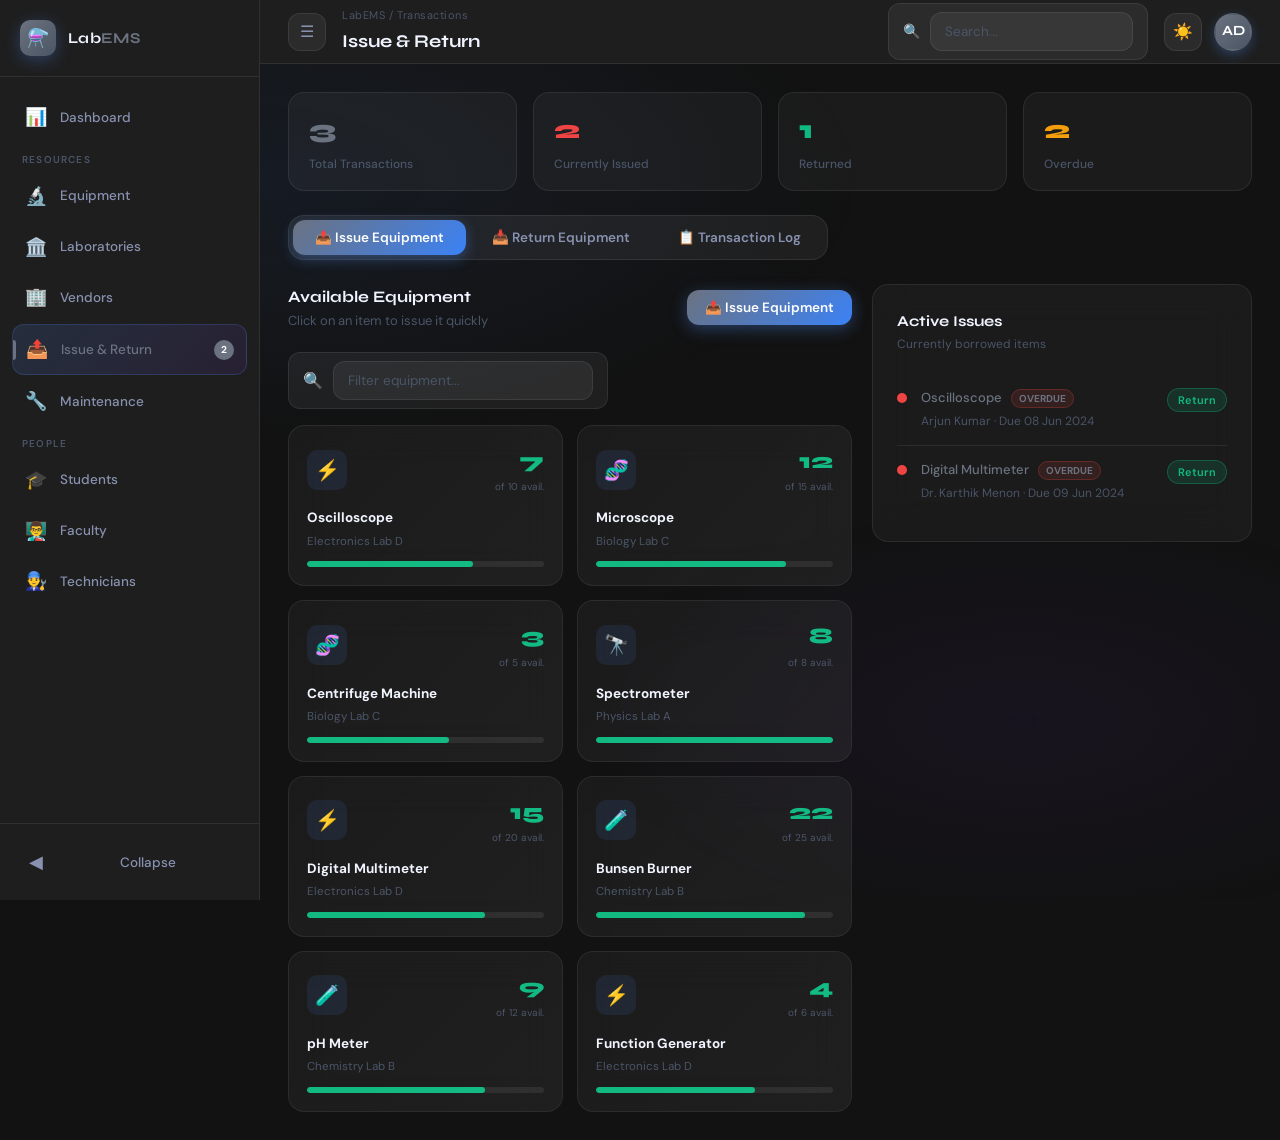
==== issue.html @ 06cea09b "Add files via upload" ====
<!DOCTYPE html>
<html lang="en">
<head>
  <meta charset="UTF-8">
  <meta name="viewport" content="width=device-width, initial-scale=1.0">
  <title>Issue & Return — Labify</title>
  <link rel="stylesheet" href="style.css">
  <link rel="icon" href="data:image/svg+xml,<svg xmlns='http://www.w3.org/2000/svg' viewBox='0 0 100 100'><text y='.9em' font-size='90'>⚗️</text></svg>">
  <style>
    .issue-tabs {
      display: flex;
      gap: 4px;
      background: var(--bg-input);
      border: 1px solid var(--border);
      border-radius: var(--radius-lg);
      padding: 4px;
      width: fit-content;
      margin-bottom: 24px;
    }
    .issue-tab {
      padding: 9px 22px;
      border-radius: var(--radius-md);
      font-size: 13.5px;
      font-weight: 600;
      cursor: pointer;
      transition: var(--transition);
      border: none;
      background: transparent;
      color: var(--text-secondary);
      font-family: var(--font-body);
      white-space: nowrap;
    }
    .issue-tab.active {
      background: linear-gradient(135deg, var(--accent-primary), #3b82f6);
      color: #fff;
      box-shadow: 0 4px 14px rgba(79,142,247,0.35);
    }
    .return-row {
      background: rgba(16,185,129,0.04);
      border-left: 3px solid transparent;
      transition: var(--transition);
    }
    .return-row:hover {
      border-left-color: var(--accent-success);
      background: rgba(16,185,129,0.08);
    }
    .overdue-row {
      background: rgba(239,68,68,0.04);
    }
    .overdue-row:hover {
      background: rgba(239,68,68,0.08);
    }
    .overdue-badge {
      background: rgba(239,68,68,0.12);
      color: #ef4444;
      border: 1px solid rgba(239,68,68,0.25);
      font-size: 10px;
      font-weight: 700;
      padding: 2px 7px;
      border-radius: 20px;
      margin-left: 6px;
    }
    .step-indicator {
      display: flex;
      align-items: center;
      gap: 0;
      margin-bottom: 28px;
    }
    .step {
      display: flex;
      align-items: center;
      gap: 8px;
      flex: 1;
    }
    .step-num {
      width: 32px; height: 32px;
      border-radius: 50%;
      display: flex; align-items: center; justify-content: center;
      font-weight: 700; font-size: 13px;
      background: var(--bg-input);
      border: 2px solid var(--border);
      color: var(--text-muted);
      flex-shrink: 0;
      transition: var(--transition);
    }
    .step.active .step-num {
      background: var(--accent-primary);
      border-color: var(--accent-primary);
      color: #fff;
      box-shadow: 0 4px 12px rgba(79,142,247,0.4);
    }
    .step.done .step-num {
      background: var(--accent-success);
      border-color: var(--accent-success);
      color: #fff;
    }
    .step-label {
      font-size: 12px; font-weight: 600;
      color: var(--text-muted);
      transition: color 0.3s;
    }
    .step.active .step-label { color: var(--accent-primary); }
    .step.done  .step-label { color: var(--accent-success); }
    .step-line {
      flex: 1; height: 2px;
      background: var(--border);
      margin: 0 8px;
      border-radius: 2px;
      transition: background 0.3s;
    }
    .step-line.done { background: var(--accent-success); }
    .borrower-type-toggle {
      display: flex;
      gap: 8px;
      margin-bottom: 16px;
    }
    .type-btn {
      flex: 1;
      padding: 10px;
      border-radius: var(--radius-md);
      border: 1px solid var(--border);
      background: var(--bg-input);
      color: var(--text-secondary);
      cursor: pointer;
      font-family: var(--font-body);
      font-size: 13px;
      font-weight: 600;
      transition: var(--transition);
      display: flex; align-items: center; justify-content: center; gap: 6px;
    }
    .type-btn.selected {
      background: rgba(79,142,247,0.1);
      border-color: var(--accent-primary);
      color: var(--accent-primary);
    }
    .summary-card {
      background: linear-gradient(135deg, rgba(79,142,247,0.08), rgba(124,58,237,0.06));
      border: 1px solid rgba(79,142,247,0.2);
      border-radius: var(--radius-lg);
      padding: 20px 24px;
      margin-bottom: 20px;
    }
    .summary-row {
      display: flex;
      justify-content: space-between;
      align-items: center;
      padding: 8px 0;
      font-size: 13.5px;
      border-bottom: 1px solid rgba(255,255,255,0.05);
    }
    .summary-row:last-child { border-bottom: none; }
    .summary-label { color: var(--text-secondary); }
    .summary-value { font-weight: 600; }
  </style>
</head>
<body>
<div class="sidebar-overlay"></div>
<div class="app-layout">

  <!-- SIDEBAR -->
  <aside class="sidebar" id="sidebar">
    <div class="sidebar-logo">
      <div class="logo-icon">⚗️</div>
      <div class="logo-text">Lab<span>EMS</span></div>
    </div>
    <nav class="sidebar-nav" id="sidebarNav"></nav>
    <div class="sidebar-footer">
      <button class="collapse-btn" id="collapseBtn">
        <span class="collapse-icon nav-icon">◀</span>
        <span class="nav-label">Collapse</span>
      </button>
    </div>
  </aside>

  <!-- MAIN -->
  <div class="main-content" id="mainContent">
    <header class="navbar">
      <button class="icon-btn" id="mobileMenuBtn">☰</button>
      <div class="page-title-area">
        <div class="page-breadcrumb" id="pageBreadcrumb">LabEMS</div>
        <div class="page-heading" id="pageHeading">Issue &amp; Return</div>
      </div>
      <div class="navbar-search">
        <span class="search-icon">🔍</span>
        <input type="text" id="globalSearch" placeholder="Search..." autocomplete="off">
      </div>
      <div class="navbar-actions">
        <button class="icon-btn" id="themeToggle">☀️</button>
        <div style="position:relative">
          <div class="avatar" id="avatarBtn">AD</div>
          <div class="profile-dropdown" id="profileDropdown">
            <div class="dropdown-item">👤 Admin Profile</div>
            <div class="dropdown-divider"></div>
            <div class="dropdown-item">🚪 Sign Out</div>
          </div>
        </div>
      </div>
    </header>

    <main class="page-content">

      <!-- MINI STATS -->
      <div class="mini-stats" id="miniStats"></div>

      <!-- TABS -->
      <div class="issue-tabs">
        <button class="issue-tab active" id="tab-issue"  onclick="switchTab('issue')">📤 Issue Equipment</button>
        <button class="issue-tab"        id="tab-return" onclick="switchTab('return')">📥 Return Equipment</button>
        <button class="issue-tab"        id="tab-log"    onclick="switchTab('log')">📋 Transaction Log</button>
      </div>

      <!-- TAB PANELS -->
      <div id="panel-issue"></div>
      <div id="panel-return" style="display:none"></div>
      <div id="panel-log"    style="display:none"></div>

    </main>
  </div>
</div>

<!-- ISSUE MODAL (wizard) -->
<div class="modal-overlay" id="issueModal">
  <div class="modal" style="max-width:580px">
    <div class="modal-header">
      <div class="modal-title">Issue Equipment</div>
      <button class="modal-close" onclick="closeModal('issueModal')">✕</button>
    </div>
    <div class="modal-body">
      <!-- Step indicator -->
      <div class="step-indicator">
        <div class="step active" id="step1">
          <div class="step-num">1</div>
          <div class="step-label">Select Equipment</div>
        </div>
        <div class="step-line" id="line12"></div>
        <div class="step" id="step2">
          <div class="step-num">2</div>
          <div class="step-label">Borrower Info</div>
        </div>
        <div class="step-line" id="line23"></div>
        <div class="step" id="step3">
          <div class="step-num">3</div>
          <div class="step-label">Confirm</div>
        </div>
      </div>

      <!-- Step 1: Equipment -->
      <div id="wizStep1">
        <div class="form-group">
          <label>Select Equipment *</label>
          <select id="fEquipment" onchange="onEquipmentChange()">
            <option value="">— Choose equipment —</option>
          </select>
          <div class="form-error" id="fEqErr">Please select equipment</div>
        </div>
        <div id="eqInfo" style="display:none;margin-top:14px">
          <div style="
            background:var(--bg-input);border-radius:var(--radius-md);
            padding:14px 16px;display:grid;grid-template-columns:1fr 1fr;gap:10px
          ">
            <div><div style="font-size:11px;color:var(--text-muted)">Category</div><div id="infoCategory" style="font-weight:600;font-size:13.5px"></div></div>
            <div><div style="font-size:11px;color:var(--text-muted)">Available</div><div id="infoAvail" style="font-weight:700;font-size:18px;color:var(--accent-success)"></div></div>
            <div><div style="font-size:11px;color:var(--text-muted)">Lab</div><div id="infoLab" style="font-weight:600;font-size:13.5px"></div></div>
            <div><div style="font-size:11px;color:var(--text-muted)">Condition</div><div id="infoCond" style="font-weight:600;font-size:13.5px"></div></div>
          </div>
        </div>
        <div class="form-group" style="margin-top:16px">
          <label>Quantity to Issue *</label>
          <input type="number" id="fQty" min="1" value="1" placeholder="Enter quantity">
          <div class="form-error" id="fQtyErr">Invalid quantity</div>
        </div>
      </div>

      <!-- Step 2: Borrower -->
      <div id="wizStep2" style="display:none">
        <div class="form-group">
          <label>Borrower Type *</label>
          <div class="borrower-type-toggle">
            <button class="type-btn selected" id="typeStudent" onclick="setBorrowerType('student')">🎓 Student</button>
            <button class="type-btn"          id="typeFaculty" onclick="setBorrowerType('faculty')">👨‍🏫 Faculty</button>
          </div>
        </div>
        <div class="form-group">
          <label id="borrowerLabel">Select Student *</label>
          <select id="fBorrower">
            <option value="">— Choose borrower —</option>
          </select>
          <div class="form-error" id="fBorrErr">Please select a borrower</div>
        </div>
        <div class="form-row">
          <div class="form-group">
            <label>Issue Date *</label>
            <input type="date" id="fIssueDate">
          </div>
          <div class="form-group">
            <label>Due Date *</label>
            <input type="date" id="fDueDate">
            <div class="form-error" id="fDueDateErr">Due date required</div>
          </div>
        </div>
        <div class="form-group">
          <label>Issued By (Authorizing Faculty)</label>
          <input type="text" id="fIssuedBy" placeholder="e.g. Dr. Ramesh Iyer">
        </div>
        <div class="form-group">
          <label>Notes / Purpose</label>
          <textarea id="fNotes" placeholder="Purpose of borrowing, experiment details..." rows="3"></textarea>
        </div>
      </div>

      <!-- Step 3: Confirm -->
      <div id="wizStep3" style="display:none">
        <div class="summary-card" id="issueSummary"></div>
        <div style="
          background:rgba(245,158,11,0.08);
          border:1px solid rgba(245,158,11,0.25);
          border-radius:var(--radius-md);
          padding:12px 16px;
          font-size:13px;color:var(--accent-warning);
          display:flex;gap:8px;align-items:flex-start
        ">
          <span>⚠️</span>
          <span>Confirm all details before issuing. The equipment quantity will be reduced immediately.</span>
        </div>
      </div>
    </div>

    <div class="modal-footer">
      <button class="btn btn-secondary" id="wizPrevBtn" onclick="wizPrev()" style="display:none">← Previous</button>
      <div style="flex:1"></div>
      <button class="btn btn-secondary" onclick="closeModal('issueModal')">Cancel</button>
      <button class="btn btn-primary"   id="wizNextBtn" onclick="wizNext()">Next →</button>
    </div>
  </div>
</div>

<!-- RETURN CONFIRM MODAL -->
<div class="modal-overlay" id="returnModal">
  <div class="modal" style="max-width:460px">
    <div class="modal-header">
      <div class="modal-title">Return Equipment</div>
      <button class="modal-close" onclick="closeModal('returnModal')">✕</button>
    </div>
    <div class="modal-body" id="returnBody"></div>
    <div class="modal-footer">
      <button class="btn btn-secondary" onclick="closeModal('returnModal')">Cancel</button>
      <button class="btn btn-success"   id="confirmReturnBtn" onclick="confirmReturn()">📥 Confirm Return</button>
    </div>
  </div>
</div>

<div class="toast-container" id="toastContainer"></div>
<div class="confirm-overlay" id="confirmOverlay">
  <div class="confirm-box">
    <div class="confirm-icon">⚠️</div>
    <div class="confirm-title" id="confirmTitle">Are you sure?</div>
    <div class="confirm-msg"   id="confirmMsg">This action cannot be undone.</div>
    <div class="confirm-actions">
      <button class="btn btn-secondary" onclick="Confirm.cancel()">Cancel</button>
      <button class="btn btn-danger"    id="confirmBtn" onclick="Confirm.confirm()">Confirm</button>
    </div>
  </div>
</div>

<script src="script.js"></script>
<script>
/* ─── STATE ─────────────────────────────────────────── */
let currentTab     = 'issue';
let wizardStep     = 1;
let borrowerType   = 'student';
let pendingReturnId = null;

/* ─── INIT ──────────────────────────────────────────── */
document.addEventListener('DOMContentLoaded', () => {
  initLayout('issue.html', 'Issue & Return', 'LabEMS / Transactions');
  renderMiniStats();
  switchTab('issue');
});

/* ─── MINI STATS ────────────────────────────────────── */
function renderMiniStats() {
  const issues   = DB.get('issues');
  const active   = issues.filter(i => i.status === 'issued').length;
  const returned = issues.filter(i => i.status === 'returned').length;
  const today    = new Date().toISOString().split('T')[0];
  const overdue  = issues.filter(i => i.status === 'issued' && i.due_date < today).length;

  document.getElementById('miniStats').innerHTML = `
    <div class="mini-stat">
      <div class="mini-stat-value text-accent">${issues.length}</div>
      <div class="mini-stat-label">Total Transactions</div>
    </div>
    <div class="mini-stat">
      <div class="mini-stat-value text-danger">${active}</div>
      <div class="mini-stat-label">Currently Issued</div>
    </div>
    <div class="mini-stat">
      <div class="mini-stat-value text-success">${returned}</div>
      <div class="mini-stat-label">Returned</div>
    </div>
    <div class="mini-stat">
      <div class="mini-stat-value text-warning">${overdue}</div>
      <div class="mini-stat-label">Overdue</div>
    </div>
  `;
}

/* ─── TABS ──────────────────────────────────────────── */
function switchTab(tab) {
  currentTab = tab;
  ['issue','return','log'].forEach(t => {
    document.getElementById(`tab-${t}`).classList.toggle('active', t === tab);
    document.getElementById(`panel-${t}`).style.display = (t === tab) ? 'block' : 'none';
  });
  if (tab === 'issue')  renderIssuePanel();
  if (tab === 'return') renderReturnPanel();
  if (tab === 'log')    renderLogPanel();
}

/* ─── ISSUE PANEL ───────────────────────────────────── */
function renderIssuePanel() {
  const equipment = DB.get('equipment').filter(e => e.available > 0);

  document.getElementById('panel-issue').innerHTML = `
    <div style="display:grid;grid-template-columns:1fr 380px;gap:20px;align-items:start">

      <!-- Left: equipment grid -->
      <div>
        <div class="section-header">
          <div>
            <div class="section-title">Available Equipment</div>
            <div class="section-sub">Click on an item to issue it quickly</div>
          </div>
          <button class="btn btn-primary" onclick="openIssueWizard()">📤 Issue Equipment</button>
        </div>
        <div class="search-box" style="max-width:320px;margin-bottom:16px">
          <span>🔍</span>
          <input type="text" id="eqSearch" placeholder="Filter equipment..." oninput="filterEquipmentGrid()">
        </div>
        <div id="equipmentGrid" style="
          display:grid;
          grid-template-columns:repeat(auto-fill,minmax(200px,1fr));
          gap:14px
        "></div>
      </div>

      <!-- Right: recent issues sidebar -->
      <div>
        <div class="chart-card">
          <div class="chart-header">
            <div>
              <div class="chart-title">Active Issues</div>
              <div class="chart-subtitle">Currently borrowed items</div>
            </div>
          </div>
          <div id="activeIssuesList"></div>
        </div>
      </div>
    </div>
  `;
  renderEquipmentGrid();
  renderActiveIssuesSidebar();
}

function renderEquipmentGrid(filter = '') {
  const equipment = DB.get('equipment').filter(e =>
    e.available > 0 &&
    (!filter || e.name.toLowerCase().includes(filter))
  );
  const labs = DB.get('labs');
  const getLabName = id => labs.find(l => l.id === parseInt(id))?.name || '—';
  const catIcons = { Electronics:'⚡', Biology:'🧬', Chemistry:'🧪', Physics:'🔭', Mechanical:'⚙️', General:'📦' };

  const container = document.getElementById('equipmentGrid');
  if (!equipment.length) {
    container.innerHTML = `<div style="grid-column:1/-1"><div class="empty-state"><div class="empty-icon">📦</div><div class="empty-title">No available equipment</div><div class="empty-desc">All items are currently issued or under maintenance.</div></div></div>`;
    return;
  }

  container.innerHTML = equipment.map(eq => `
    <div class="stat-card" onclick="openIssueWizard(${eq.id})" style="cursor:pointer;padding:18px">
      <div style="display:flex;align-items:center;justify-content:space-between;margin-bottom:12px">
        <div style="
          width:40px;height:40px;border-radius:10px;
          background:rgba(79,142,247,0.1);
          display:flex;align-items:center;justify-content:center;font-size:20px
        ">${catIcons[eq.category]||'📦'}</div>
        <div style="text-align:right">
          <div style="font-family:var(--font-display);font-size:22px;font-weight:800;color:var(--accent-success)">${eq.available}</div>
          <div style="font-size:10px;color:var(--text-muted)">of ${eq.quantity} avail.</div>
        </div>
      </div>
      <div style="font-weight:700;font-size:13.5px;margin-bottom:4px">${eq.name}</div>
      <div style="font-size:11.5px;color:var(--text-muted);margin-bottom:10px">${getLabName(eq.lab_id)}</div>
      <div class="progress-bar-wrap">
        <div class="progress-bar" style="width:${(eq.available/eq.quantity*100).toFixed(0)}%;background:var(--accent-success)"></div>
      </div>
    </div>
  `).join('');
}

function filterEquipmentGrid() {
  const q = document.getElementById('eqSearch')?.value.toLowerCase() || '';
  renderEquipmentGrid(q);
}

function renderActiveIssuesSidebar() {
  const issues = DB.get('issues').filter(i => i.status === 'issued').slice(0, 8);
  const today  = new Date().toISOString().split('T')[0];
  const container = document.getElementById('activeIssuesList');

  if (!issues.length) {
    container.innerHTML = `<div style="text-align:center;padding:24px;color:var(--text-muted);font-size:13px">No active issues</div>`;
    return;
  }

  container.innerHTML = `<ul class="activity-list">` +
    issues.map(i => {
      const isOverdue = i.due_date < today;
      return `
        <li class="activity-item">
          <div class="activity-dot" style="background:${isOverdue ? '#ef4444' : '#4f8ef7'}"></div>
          <div class="activity-content">
            <div class="activity-text" style="font-size:13px">
              <span>${i.equipment_name}</span>
              ${isOverdue ? '<span class="overdue-badge">OVERDUE</span>' : ''}
            </div>
            <div class="activity-time">${i.borrower_name} · Due ${Utils.formatDate(i.due_date)}</div>
          </div>
          <button class="btn btn-success btn-sm" onclick="openReturnModal(${i.id})" style="font-size:11px;padding:4px 10px">Return</button>
        </li>`;
    }).join('') + `</ul>`;
}

/* ─── ISSUE WIZARD ──────────────────────────────────── */
function openIssueWizard(preselectedEqId = null) {
  wizardStep = 1;
  borrowerType = 'student';

  // Populate equipment dropdown
  const equipment = DB.get('equipment');
  const eqSel = document.getElementById('fEquipment');
  eqSel.innerHTML = '<option value="">— Choose equipment —</option>' +
    equipment
      .filter(e => e.available > 0)
      .map(e => `<option value="${e.id}" ${e.id === preselectedEqId ? 'selected' : ''}>${e.name} (${e.available} avail.)</option>`)
      .join('');

  if (preselectedEqId) {
    eqSel.value = preselectedEqId;
    onEquipmentChange();
  }

  // Set today & 7 days later
  const today = new Date().toISOString().split('T')[0];
  const next7 = new Date(Date.now() + 7 * 864e5).toISOString().split('T')[0];
  document.getElementById('fIssueDate').value = today;
  document.getElementById('fDueDate').value   = next7;
  document.getElementById('fQty').value       = 1;
  document.getElementById('fNotes').value     = '';
  document.getElementById('fIssuedBy').value  = '';

  populateBorrowerDropdown();
  updateWizardUI();
  clearErrors();
  openModal('issueModal');
}

function onEquipmentChange() {
  const id = parseInt(document.getElementById('fEquipment').value);
  const eq = DB.get('equipment').find(e => e.id === id);
  const info = document.getElementById('eqInfo');
  if (!eq) { info.style.display = 'none'; return; }

  const labs = DB.get('labs');
  document.getElementById('infoCategory').textContent = eq.category || '—';
  document.getElementById('infoAvail').textContent    = `${eq.available} / ${eq.quantity}`;
  document.getElementById('infoLab').textContent      = labs.find(l => l.id === eq.lab_id)?.name || '—';
  document.getElementById('infoCond').textContent     = eq.condition || '—';
  document.getElementById('fQty').max = eq.available;
  info.style.display = 'block';
}

function setBorrowerType(type) {
  borrowerType = type;
  document.getElementById('typeStudent').classList.toggle('selected', type === 'student');
  document.getElementById('typeFaculty').classList.toggle('selected', type === 'faculty');
  document.getElementById('borrowerLabel').textContent = type === 'student' ? 'Select Student *' : 'Select Faculty *';
  populateBorrowerDropdown();
}

function populateBorrowerDropdown() {
  const list = borrowerType === 'student' ? DB.get('students') : DB.get('faculty');
  const sel  = document.getElementById('fBorrower');
  sel.innerHTML = `<option value="">— Choose ${borrowerType} —</option>` +
    list.filter(p => p.status === 'active')
        .map(p => `<option value="${p.id}">${p.name} (${borrowerType === 'student' ? p.roll : p.employee_id})</option>`)
        .join('');
}

function wizPrev() {
  if (wizardStep > 1) { wizardStep--; updateWizardUI(); }
}

function wizNext() {
  if (wizardStep === 1) {
    if (!validateStep1()) return;
    wizardStep = 2; updateWizardUI();
  } else if (wizardStep === 2) {
    if (!validateStep2()) return;
    buildSummary();
    wizardStep = 3; updateWizardUI();
  } else if (wizardStep === 3) {
    finalIssue();
  }
}

function validateStep1() {
  const eqId = document.getElementById('fEquipment').value;
  const qty  = parseInt(document.getElementById('fQty').value);
  const eq   = DB.get('equipment').find(e => e.id === parseInt(eqId));
  let ok     = true;

  if (!eqId) { showErr('fEqErr', null); ok = false; } else hideErr('fEqErr', null);
  if (!eq || qty < 1 || qty > eq.available) { showErr('fQtyErr', 'fQty'); ok = false; } else hideErr('fQtyErr', 'fQty');
  return ok;
}

function validateStep2() {
  const borrower  = document.getElementById('fBorrower').value;
  const dueDate   = document.getElementById('fDueDate').value;
  const issueDate = document.getElementById('fIssueDate').value;
  let ok = true;

  if (!borrower) { showErr('fBorrErr', 'fBorrower'); ok = false; } else hideErr('fBorrErr', 'fBorrower');
  if (!dueDate || dueDate < issueDate) { showErr('fDueDateErr', 'fDueDate'); ok = false; } else hideErr('fDueDateErr', 'fDueDate');
  return ok;
}

function buildSummary() {
  const eqId     = parseInt(document.getElementById('fEquipment').value);
  const eq       = DB.get('equipment').find(e => e.id === eqId);
  const bId      = parseInt(document.getElementById('fBorrower').value);
  const list     = borrowerType === 'student' ? DB.get('students') : DB.get('faculty');
  const borrower = list.find(p => p.id === bId);
  const qty      = document.getElementById('fQty').value;
  const issued   = document.getElementById('fIssueDate').value;
  const due      = document.getElementById('fDueDate').value;

  document.getElementById('issueSummary').innerHTML = `
    <div style="font-weight:700;font-size:15px;margin-bottom:14px">📋 Issue Summary</div>
    ${summaryRow('Equipment', eq?.name || '—')}
    ${summaryRow('Quantity',  qty)}
    ${summaryRow('Borrower',  borrower?.name || '—')}
    ${summaryRow('Type',      borrowerType.charAt(0).toUpperCase() + borrowerType.slice(1))}
    ${summaryRow('Issue Date',Utils.formatDate(issued))}
    ${summaryRow('Due Date',  Utils.formatDate(due))}
    ${summaryRow('Issued By', document.getElementById('fIssuedBy').value || 'Admin')}
  `;
}

function summaryRow(label, value) {
  return `<div class="summary-row"><span class="summary-label">${label}</span><span class="summary-value">${value}</span></div>`;
}

function finalIssue() {
  const eqId     = parseInt(document.getElementById('fEquipment').value);
  const bId      = parseInt(document.getElementById('fBorrower').value);
  const qty      = parseInt(document.getElementById('fQty').value);
  const equipment = DB.get('equipment');
  const eqIdx    = equipment.findIndex(e => e.id === eqId);
  if (eqIdx < 0) return;

  const eq       = equipment[eqIdx];
  const list     = borrowerType === 'student' ? DB.get('students') : DB.get('faculty');
  const borrower = list.find(p => p.id === bId);

  // Reduce available
  equipment[eqIdx].available -= qty;
  if (equipment[eqIdx].available === 0) equipment[eqIdx].status = 'issued';
  DB.set('equipment', equipment);

  // Create issue record
  const issues = DB.get('issues');
  const record = {
    id:             DB.nextId('issues'),
    equipment_id:   eqId,
    equipment_name: eq.name,
    borrower_id:    bId,
    borrower_name:  borrower?.name || '—',
    borrower_type:  borrowerType,
    lab_id:         eq.lab_id,
    quantity:       qty,
    issued_date:    document.getElementById('fIssueDate').value,
    due_date:       document.getElementById('fDueDate').value,
    returned_date:  null,
    status:         'issued',
    issued_by:      document.getElementById('fIssuedBy').value || 'Admin',
    notes:          document.getElementById('fNotes').value,
  };
  issues.push(record);
  DB.set('issues', issues);

  closeModal('issueModal');
  Toast.show(`Equipment issued to ${borrower?.name}!`, 'success');
  renderMiniStats();
  renderIssuePanel();
}

function updateWizardUI() {
  // Steps
  [1,2,3].forEach(s => {
    const el = document.getElementById(`step${s}`);
    el.classList.toggle('active', s === wizardStep);
    el.classList.toggle('done',   s <  wizardStep);
  });
  document.getElementById('line12').classList.toggle('done', wizardStep > 1);
  document.getElementById('line23').classList.toggle('done', wizardStep > 2);

  // Panels
  document.getElementById('wizStep1').style.display = wizardStep === 1 ? 'block' : 'none';
  document.getElementById('wizStep2').style.display = wizardStep === 2 ? 'block' : 'none';
  document.getElementById('wizStep3').style.display = wizardStep === 3 ? 'block' : 'none';

  // Buttons
  document.getElementById('wizPrevBtn').style.display = wizardStep > 1 ? 'inline-flex' : 'none';
  const nextBtn = document.getElementById('wizNextBtn');
  nextBtn.textContent = wizardStep === 3 ? '✅ Issue Equipment' : 'Next →';
}

/* ─── RETURN PANEL ──────────────────────────────────── */
function renderReturnPanel() {
  const issues = DB.get('issues').filter(i => i.status === 'issued');
  const today  = new Date().toISOString().split('T')[0];

  document.getElementById('panel-return').innerHTML = `
    <div class="section-header">
      <div>
        <div class="section-title">Return Equipment</div>
        <div class="section-sub">${issues.length} item(s) currently issued</div>
      </div>
      <div class="search-box" style="min-width:240px">
        <span>🔍</span>
        <input type="text" id="returnSearch" placeholder="Search by equipment, borrower..." oninput="filterReturnTable()">
      </div>
    </div>

    <div class="table-card" id="returnTableWrap">
      ${renderReturnTable(issues, today)}
    </div>
  `;
}

function renderReturnTable(issues, today) {
  if (!issues.length) {
    return `<div class="empty-state">
      <div class="empty-icon">📥</div>
      <div class="empty-title">No items currently issued</div>
      <div class="empty-desc">All equipment has been returned.</div>
    </div>`;
  }
  return `
    <table>
      <thead>
        <tr>
          <th>Issue #</th><th>Equipment</th><th>Borrower</th>
          <th>Type</th><th>Qty</th><th>Issue Date</th>
          <th>Due Date</th><th>Status</th><th>Action</th>
        </tr>
      </thead>
      <tbody id="returnTbody">
        ${issues.map(i => {
          const isOverdue = i.due_date < today;
          return `
            <tr class="${isOverdue ? 'overdue-row' : 'return-row'}">
              <td style="color:var(--text-muted);font-size:12px">#${i.id}</td>
              <td>
                <div style="font-weight:600">${i.equipment_name}</div>
                <div class="cell-secondary">ID: ${i.equipment_id}</div>
              </td>
              <td>
                <div style="font-weight:600">${i.borrower_name}</div>
                <div class="cell-secondary">${i.borrower_type}</div>
              </td>
              <td>
                <span style="font-size:18px">${i.borrower_type === 'student' ? '🎓' : '👨‍🏫'}</span>
              </td>
              <td style="font-weight:700;color:var(--accent-primary)">${i.quantity}</td>
              <td>${Utils.formatDate(i.issued_date)}</td>
              <td>
                ${Utils.formatDate(i.due_date)}
                ${isOverdue ? '<span class="overdue-badge">OVERDUE</span>' : ''}
              </td>
              <td>${Utils.statusBadge(i.status)}</td>
              <td>
                <button class="btn btn-success btn-sm" onclick="openReturnModal(${i.id})">
                  📥 Return
                </button>
              </td>
            </tr>`;
        }).join('')}
      </tbody>
    </table>`;
}

function filterReturnTable() {
  const q = document.getElementById('returnSearch')?.value.toLowerCase() || '';
  const issues = DB.get('issues').filter(i =>
    i.status === 'issued' &&
    (!q || i.equipment_name.toLowerCase().includes(q) || i.borrower_name.toLowerCase().includes(q))
  );
  const today = new Date().toISOString().split('T')[0];
  document.getElementById('returnTableWrap').innerHTML = renderReturnTable(issues, today);
}

/* ─── RETURN MODAL ──────────────────────────────────── */
function openReturnModal(issueId) {
  pendingReturnId = issueId;
  const issue = DB.get('issues').find(i => i.id === issueId);
  if (!issue) return;
  const today = new Date().toISOString().split('T')[0];
  const isOverdue = issue.due_date < today;

  document.getElementById('returnBody').innerHTML = `
    <div class="summary-card">
      <div style="font-weight:700;font-size:15px;margin-bottom:14px">📥 Return Confirmation</div>
      ${summaryRow('Equipment', issue.equipment_name)}
      ${summaryRow('Borrower',  issue.borrower_name)}
      ${summaryRow('Qty Returning', issue.quantity)}
      ${summaryRow('Issue Date', Utils.formatDate(issue.issued_date))}
      ${summaryRow('Due Date',   Utils.formatDate(issue.due_date))}
    </div>

    ${isOverdue ? `
    <div style="
      background:rgba(239,68,68,0.08);border:1px solid rgba(239,68,68,0.25);
      border-radius:var(--radius-md);padding:12px 16px;font-size:13px;
      color:var(--accent-danger);display:flex;gap:8px;margin-bottom:16px
    ">
      <span>🚨</span><span>This item is <strong>overdue</strong>. Please note the delay.</span>
    </div>` : ''}

    <div class="form-group">
      <label>Return Date</label>
      <input type="date" id="returnDate" value="${today}">
    </div>
    <div class="form-group">
      <label>Condition on Return</label>
      <select id="returnCondition">
        <option value="excellent">Excellent</option>
        <option value="good" selected>Good</option>
        <option value="fair">Fair — minor wear</option>
        <option value="poor">Poor — needs attention</option>
        <option value="damaged">Damaged</option>
      </select>
    </div>
    <div class="form-group">
      <label>Remarks</label>
      <textarea id="returnRemarks" placeholder="Any remarks about the returned equipment..." rows="2"></textarea>
    </div>
  `;
  openModal('returnModal');
}

function confirmReturn() {
  if (!pendingReturnId) return;
  const issues    = DB.get('issues');
  const idx       = issues.findIndex(i => i.id === pendingReturnId);
  if (idx < 0)    return;

  const issue     = issues[idx];
  const returnDate = document.getElementById('returnDate').value;
  const condition  = document.getElementById('returnCondition').value;
  const remarks    = document.getElementById('returnRemarks').value;

  // Update issue record
  issues[idx] = { ...issue, status: 'returned', returned_date: returnDate, return_condition: condition, return_remarks: remarks };
  DB.set('issues', issues);

  // Restore equipment quantity
  const equipment = DB.get('equipment');
  const eqIdx = equipment.findIndex(e => e.id === issue.equipment_id);
  if (eqIdx >= 0) {
    equipment[eqIdx].available += issue.quantity;
    if (equipment[eqIdx].available > 0) equipment[eqIdx].status = 'available';
    if (condition === 'damaged') equipment[eqIdx].condition = 'poor';
    DB.set('equipment', equipment);
  }

  closeModal('returnModal');
  Toast.show(`${issue.equipment_name} returned successfully!`, 'success');
  renderMiniStats();
  if (currentTab === 'return') renderReturnPanel();
  if (currentTab === 'issue')  renderIssuePanel();
  pendingReturnId = null;
}

/* ─── LOG PANEL ─────────────────────────────────────── */
function renderLogPanel() {
  let allIssues = DB.get('issues');
  const today   = new Date().toISOString().split('T')[0];

  document.getElementById('panel-log').innerHTML = `
    <div class="table-card">
      <div class="table-toolbar">
        <div class="search-box">
          <span>🔍</span>
          <input type="text" id="logSearch" placeholder="Search transactions..." oninput="filterLog()">
        </div>
        <select class="filter-select" id="logStatusFilter" onchange="filterLog()">
          <option value="">All Status</option>
          <option value="issued">Issued</option>
          <option value="returned">Returned</option>
        </select>
        <select class="filter-select" id="logTypeFilter" onchange="filterLog()">
          <option value="">All Types</option>
          <option value="student">Student</option>
          <option value="faculty">Faculty</option>
        </select>
        <div class="toolbar-spacer"></div>
        <span style="font-size:13px;color:var(--text-muted)">${allIssues.length} total records</span>
      </div>
      <div id="logTableBody">${renderLogTable(allIssues, today)}</div>
    </div>
  `;
}

function filterLog() {
  const q      = document.getElementById('logSearch')?.value.toLowerCase() || '';
  const status = document.getElementById('logStatusFilter')?.value || '';
  const type   = document.getElementById('logTypeFilter')?.value || '';
  const today  = new Date().toISOString().split('T')[0];

  const filtered = DB.get('issues').filter(i =>
    (!q      || i.equipment_name.toLowerCase().includes(q) || i.borrower_name.toLowerCase().includes(q)) &&
    (!status || i.status        === status) &&
    (!type   || i.borrower_type === type)
  );
  document.getElementById('logTableBody').innerHTML = renderLogTable(filtered, today);
}

function renderLogTable(issues, today) {
  if (!issues.length) {
    return `<div class="empty-state"><div class="empty-icon">📋</div><div class="empty-title">No records found</div></div>`;
  }
  const sorted = [...issues].sort((a, b) => b.id - a.id);
  return `
    <table>
      <thead>
        <tr>
          <th>#</th><th>Equipment</th><th>Borrower</th>
          <th>Qty</th><th>Issued</th><th>Due</th>
          <th>Returned</th><th>Status</th><th>Actions</th>
        </tr>
      </thead>
      <tbody>
        ${sorted.map(i => {
          const isOverdue = i.status === 'issued' && i.due_date < today;
          return `
            <tr>
              <td style="color:var(--text-muted);font-size:12px">#${i.id}</td>
              <td>
                <div style="font-weight:600">${i.equipment_name}</div>
                <div class="cell-secondary">By: ${i.issued_by || 'Admin'}</div>
              </td>
              <td>
                <div style="display:flex;align-items:center;gap:6px">
                  <span>${i.borrower_type === 'student' ? '🎓' : '👨‍🏫'}</span>
                  <div>
                    <div style="font-weight:600;font-size:13px">${i.borrower_name}</div>
                    <div class="cell-secondary">${i.borrower_type}</div>
                  </div>
                </div>
              </td>
              <td style="font-weight:700;color:var(--accent-primary)">${i.quantity}</td>
              <td>${Utils.formatDate(i.issued_date)}</td>
              <td>
                ${Utils.formatDate(i.due_date)}
                ${isOverdue ? '<span class="overdue-badge">OVERDUE</span>' : ''}
              </td>
              <td>${i.returned_date ? Utils.formatDate(i.returned_date) : '<span style="color:var(--text-muted)">—</span>'}</td>
              <td>${Utils.statusBadge(i.status)}</td>
              <td>
                ${i.status === 'issued'
                  ? `<button class="btn btn-success btn-sm" onclick="openReturnModal(${i.id})">📥 Return</button>`
                  : `<span style="font-size:12px;color:var(--text-muted)">Completed</span>`}
              </td>
            </tr>`;
        }).join('')}
      </tbody>
    </table>`;
}

/* ─── HELPERS ────────────────────────────────────────── */
function showErr(errId, fieldId) {
  document.getElementById(errId)?.classList.add('show');
  if (fieldId) document.getElementById(fieldId)?.classList.add('invalid');
}
function hideErr(errId, fieldId) {
  document.getElementById(errId)?.classList.remove('show');
  if (fieldId) document.getElementById(fieldId)?.classList.remove('invalid');
}
function clearErrors() {
  document.querySelectorAll('.form-error').forEach(e => e.classList.remove('show'));
  document.querySelectorAll('.invalid').forEach(e => e.classList.remove('invalid'));
}
</script>
</body>
</html>
---- style.css ----
/* =====================================================
   LAB EQUIPMENT MANAGEMENT SYSTEM - PREMIUM STYLESHEET
   ===================================================== */

@import url('https://fonts.googleapis.com/css2?family=Syne:wght@400;500;600;700;800&family=DM+Sans:ital,opsz,wght@0,9..40,300;0,9..40,400;0,9..40,500;0,9..40,600;1,9..40,300&display=swap');

/* ─── CSS VARIABLES ─────────────────────────────────── */
:root {
  --bg-primary: #121212;
  --bg-secondary: #1e1e1e;
  --bg-card: rgba(255, 255, 255, 0.04);
  --bg-card-hover: rgba(255, 255, 255, 0.07);
  --bg-input: rgba(255, 255, 255, 0.06);
  --border: rgba(255, 255, 255, 0.08);
  

  --accent-primary: #6b7280;   /* grey */
  --accent-secondary: #4b5563; /* darker grey */
  --border-focus: rgba(107, 114, 128, 0.5);
  --accent-teal: #06b6d4;
  --accent-success: #10b981;
  --accent-warning: #f59e0b;
  --accent-danger: #ef4444;

  --text-primary: #f0f4ff;
  --text-secondary: #8892b0;
  --text-muted: #4a5568;

  --sidebar-width: 260px;
  --sidebar-collapsed: 72px;
  --navbar-height: 64px;

  --glass: rgba(255, 255, 255, 0.04);
  --glass-border: rgba(255, 255, 255, 0.08);
  --glass-blur: blur(20px);

  --shadow-sm: 0 2px 8px rgba(0,0,0,0.3);
  --shadow-md: 0 8px 32px rgba(0,0,0,0.4);
  --shadow-lg: 0 20px 60px rgba(0,0,0,0.5);
  --shadow-glow: 0 0 40px rgba(79, 142, 247, 0.15);

  --radius-sm: 8px;
  --radius-md: 12px;
  --radius-lg: 16px;
  --radius-xl: 24px;

  --transition: all 0.3s cubic-bezier(0.4, 0, 0.2, 1);
  --transition-fast: all 0.15s ease;
  --transition-spring: all 0.4s cubic-bezier(0.34, 1.56, 0.64, 1);

  --font-display: 'Syne', sans-serif;
  --font-body: 'DM Sans', sans-serif;
}

[data-theme="light"] {
  --bg-primary: #f0f4ff;
  --bg-secondary: #e8eeff;
  --bg-card: rgba(255, 255, 255, 0.7);
  --bg-card-hover: rgba(255, 255, 255, 0.9);
  --bg-input: rgba(255, 255, 255, 0.8);
  --border: rgba(0, 0, 0, 0.08);
  --border-focus: rgba(79, 142, 247, 0.5);
  --text-primary: #0a0e1a;
  --text-secondary: #4a5568;
  --text-muted: #94a3b8;
  --glass: rgba(255, 255, 255, 0.6);
  --glass-border: rgba(255, 255, 255, 0.8);
  --shadow-sm: 0 2px 8px rgba(0,0,0,0.08);
  --shadow-md: 0 8px 32px rgba(0,0,0,0.12);
  --shadow-lg: 0 20px 60px rgba(0,0,0,0.15);
  --shadow-glow: 0 0 40px rgba(79, 142, 247, 0.1);
}

/* ─── RESET & BASE ──────────────────────────────────── */
*, *::before, *::after { box-sizing: border-box; margin: 0; padding: 0; }

html { scroll-behavior: smooth; font-size: 16px; }

body {
  font-family: var(--font-body);
  background: var(--bg-primary);
  color: var(--text-primary);
  min-height: 100vh;
  overflow-x: hidden;
  transition: background 0.4s ease, color 0.4s ease;
  line-height: 1.6;
}

body::before {
  content: '';
  position: fixed;
  inset: 0;
  background:
    radial-gradient(ellipse 80% 50% at 20% 20%, rgba(79, 142, 247, 0.08) 0%, transparent 60%),
    radial-gradient(ellipse 60% 40% at 80% 80%, rgba(124, 58, 237, 0.06) 0%, transparent 60%);
  pointer-events: none;
  z-index: 0;
}

a { text-decoration: none; color: inherit; }

/* ─── LAYOUT ────────────────────────────────────────── */
.app-layout {
  display: flex;
  min-height: 100vh;
  position: relative;
  z-index: 1;
}

/* ─── SIDEBAR ───────────────────────────────────────── */
.sidebar {
  width: var(--sidebar-width);
  height: 100vh;
  position: fixed;
  left: 0; top: 0;
  background: var(--bg-secondary);
  border-right: 1px solid var(--border);
  display: flex;
  flex-direction: column;
  transition: width 0.35s cubic-bezier(0.4, 0, 0.2, 1);
  z-index: 100;
  overflow: hidden;
}

.sidebar.collapsed { width: var(--sidebar-collapsed); }

.sidebar-logo {
  display: flex;
  align-items: center;
  gap: 12px;
  padding: 20px 20px;
  min-height: var(--navbar-height);
  border-bottom: 1px solid var(--border);
  overflow: hidden;
}

.logo-icon {
  width: 36px; height: 36px;
  background: linear-gradient(135deg, var(--accent-primary), var(--accent-secondary));
  border-radius: 10px;
  display: flex;
  align-items: center;
  justify-content: center;
  flex-shrink: 0;
  font-size: 18px;
  box-shadow: 0 4px 16px rgba(79, 142, 247, 0.3);
}

.logo-text {
  font-family: var(--font-display);
  font-weight: 700;
  font-size: 15px;
  letter-spacing: 0.02em;
  white-space: nowrap;
  opacity: 1;
  transition: opacity 0.2s ease;
}

.logo-text span { color: var(--accent-primary); }

.sidebar.collapsed .logo-text { opacity: 0; pointer-events: none; }

.sidebar-nav {
  flex: 1;
  padding: 16px 12px;
  overflow-y: auto;
  overflow-x: hidden;
}

.sidebar-nav::-webkit-scrollbar { width: 4px; }
.sidebar-nav::-webkit-scrollbar-track { background: transparent; }
.sidebar-nav::-webkit-scrollbar-thumb { background: var(--border); border-radius: 4px; }

.nav-section-label {
  font-size: 10px;
  font-weight: 600;
  letter-spacing: 0.12em;
  text-transform: uppercase;
  color: var(--text-muted);
  padding: 8px 10px 4px;
  white-space: nowrap;
  overflow: hidden;
  transition: opacity 0.2s ease;
}

.sidebar.collapsed .nav-section-label { opacity: 0; }

.nav-item {
  display: flex;
  align-items: center;
  gap: 12px;
  padding: 10px 12px;
  border-radius: var(--radius-md);
  cursor: pointer;
  transition: var(--transition);
  white-space: nowrap;
  position: relative;
  color: var(--text-secondary);
  margin-bottom: 2px;
  overflow: hidden;
}

.nav-item:hover {
  background: var(--bg-card-hover);
  color: var(--text-primary);
  transform: translateX(2px);
}

.nav-item.active {
  background: linear-gradient(135deg, rgba(79, 142, 247, 0.15), rgba(124, 58, 237, 0.1));
  color: var(--accent-primary);
  border: 1px solid rgba(79, 142, 247, 0.2);
}

.nav-item.active::before {
  content: '';
  position: absolute;
  left: 0; top: 50%;
  transform: translateY(-50%);
  width: 3px; height: 20px;
  background: var(--accent-primary);
  border-radius: 0 3px 3px 0;
}

.nav-icon {
  font-size: 18px;
  width: 24px;
  text-align: center;
  flex-shrink: 0;
  transition: transform 0.3s ease;
}

.nav-item:hover .nav-icon { transform: scale(1.1); }

.nav-label {
  font-size: 13.5px;
  font-weight: 500;
  flex: 1;
  opacity: 1;
  transition: opacity 0.2s ease;
}

.sidebar.collapsed .nav-label { opacity: 0; }

.nav-badge {
  background: var(--accent-primary);
  color: #fff;
  font-size: 10px;
  font-weight: 700;
  padding: 2px 7px;
  border-radius: 20px;
  flex-shrink: 0;
  transition: opacity 0.2s ease;
}

.sidebar.collapsed .nav-badge { opacity: 0; }

.sidebar-footer {
  padding: 16px 12px;
  border-top: 1px solid var(--border);
}

.collapse-btn {
  display: flex;
  align-items: center;
  gap: 12px;
  padding: 10px 12px;
  border-radius: var(--radius-md);
  cursor: pointer;
  transition: var(--transition);
  color: var(--text-secondary);
  background: none;
  border: none;
  width: 100%;
  font-family: var(--font-body);
  font-size: 13.5px;
  font-weight: 500;
  white-space: nowrap;
  overflow: hidden;
}

.collapse-btn:hover { background: var(--bg-card-hover); color: var(--text-primary); }

.collapse-icon { transition: transform 0.35s ease; font-size: 18px; width: 24px; flex-shrink: 0; }
.sidebar.collapsed .collapse-icon { transform: rotate(180deg); }

/* ─── MAIN CONTENT ──────────────────────────────────── */
.main-content {
  flex: 1;
  margin-left: var(--sidebar-width);
  transition: margin-left 0.35s cubic-bezier(0.4, 0, 0.2, 1);
  min-height: 100vh;
  display: flex;
  flex-direction: column;
}

.main-content.expanded { margin-left: var(--sidebar-collapsed); }

/* ─── NAVBAR ────────────────────────────────────────── */
.navbar {
  height: var(--navbar-height);
  background: var(--bg-secondary);
  border-bottom: 1px solid var(--border);
  display: flex;
  align-items: center;
  padding: 0 28px;
  gap: 16px;
  position: sticky;
  top: 0;
  z-index: 90;
  backdrop-filter: var(--glass-blur);
}

.page-title-area { flex: 1; }

.page-breadcrumb {
  font-size: 11px;
  color: var(--text-muted);
  margin-bottom: 2px;
  letter-spacing: 0.05em;
}

.page-heading {
  font-family: var(--font-display);
  font-size: 18px;
  font-weight: 700;
  color: var(--text-primary);
}

.navbar-search {
  display: flex;
  align-items: center;
  background: var(--bg-input);
  border: 1px solid var(--border);
  border-radius: var(--radius-md);
  padding: 8px 14px;
  gap: 10px;
  min-width: 260px;
  transition: var(--transition);
}

.navbar-search:focus-within {
  border-color: var(--border-focus);
  box-shadow: 0 0 0 3px rgba(79, 142, 247, 0.1);
}

.navbar-search input {
  background: none;
  border: none;
  outline: none;
  color: var(--text-primary);
  font-size: 13.5px;
  font-family: var(--font-body);
  flex: 1;
}

.navbar-search input::placeholder { color: var(--text-muted); }

.search-icon { color: var(--text-muted); font-size: 14px; }

.navbar-actions { display: flex; align-items: center; gap: 12px; }

.icon-btn {
  width: 38px; height: 38px;
  border-radius: var(--radius-md);
  border: 1px solid var(--border);
  background: var(--bg-input);
  color: var(--text-secondary);
  cursor: pointer;
  display: flex; align-items: center; justify-content: center;
  font-size: 16px;
  transition: var(--transition);
}

.icon-btn:hover {
  background: var(--bg-card-hover);
  color: var(--text-primary);
  border-color: rgba(79, 142, 247, 0.3);
  transform: translateY(-1px);
}

.avatar {
  width: 38px; height: 38px;
  border-radius: 50%;
  background: linear-gradient(135deg, var(--accent-primary), var(--accent-secondary));
  display: flex; align-items: center; justify-content: center;
  font-family: var(--font-display);
  font-weight: 700;
  font-size: 14px;
  color: #fff;
  cursor: pointer;
  border: 2px solid transparent;
  transition: var(--transition);
  box-shadow: 0 4px 12px rgba(79, 142, 247, 0.3);
}

.avatar:hover { transform: scale(1.05); box-shadow: 0 6px 20px rgba(79, 142, 247, 0.4); }

/* ─── PAGE CONTENT ──────────────────────────────────── */
.page-content {
  flex: 1;
  padding: 28px;
  animation: fadeInUp 0.4s ease;
}

@keyframes fadeInUp {
  from { opacity: 0; transform: translateY(16px); }
  to { opacity: 1; transform: translateY(0); }
}

/* ─── STAT CARDS ────────────────────────────────────── */
.stats-grid {
  display: grid;
  grid-template-columns: repeat(auto-fit, minmax(220px, 1fr));
  gap: 20px;
  margin-bottom: 28px;
}

.stat-card {
  background: var(--bg-card);
  border: 1px solid var(--border);
  border-radius: var(--radius-lg);
  padding: 24px;
  backdrop-filter: var(--glass-blur);
  transition: var(--transition);
  position: relative;
  overflow: hidden;
  cursor: default;
}

.stat-card::before {
  content: '';
  position: absolute;
  inset: 0;
  background: linear-gradient(135deg, transparent, rgba(255,255,255,0.02));
  pointer-events: none;
}

.stat-card:hover {
  transform: translateY(-4px);
  box-shadow: var(--shadow-md);
  border-color: rgba(79, 142, 247, 0.2);
}

.stat-card-header {
  display: flex;
  align-items: flex-start;
  justify-content: space-between;
  margin-bottom: 16px;
}

.stat-icon {
  width: 48px; height: 48px;
  border-radius: var(--radius-md);
  display: flex; align-items: center; justify-content: center;
  font-size: 22px;
}

.stat-icon.blue { background: rgba(79, 142, 247, 0.15); }
.stat-icon.purple { background: rgba(124, 58, 237, 0.15); }
.stat-icon.teal { background: rgba(6, 182, 212, 0.15); }
.stat-icon.green { background: rgba(16, 185, 129, 0.15); }
.stat-icon.amber { background: rgba(245, 158, 11, 0.15); }
.stat-icon.red { background: rgba(239, 68, 68, 0.15); }

.stat-trend {
  font-size: 12px;
  padding: 3px 8px;
  border-radius: 20px;
  font-weight: 600;
}

.stat-trend.up { background: rgba(16, 185, 129, 0.15); color: var(--accent-success); }
.stat-trend.down { background: rgba(239, 68, 68, 0.15); color: var(--accent-danger); }
.stat-trend.neutral { background: rgba(79, 142, 247, 0.15); color: var(--accent-primary); }

.stat-value {
  font-family: var(--font-display);
  font-size: 36px;
  font-weight: 800;
  line-height: 1;
  margin-bottom: 6px;
  background: linear-gradient(135deg, var(--text-primary), var(--text-secondary));
  -webkit-background-clip: text;
  -webkit-text-fill-color: transparent;
  background-clip: text;
  animation: countUp 1s ease forwards;
}

@keyframes countUp {
  from { opacity: 0; transform: scale(0.8); }
  to { opacity: 1; transform: scale(1); }
}

.stat-label {
  font-size: 13px;
  color: var(--text-secondary);
  font-weight: 500;
}

/* ─── CHARTS SECTION ────────────────────────────────── */
.charts-grid {
  display: grid;
  grid-template-columns: 1fr 1fr;
  gap: 20px;
  margin-bottom: 28px;
}

@media (max-width: 1100px) { .charts-grid { grid-template-columns: 1fr; } }

.chart-card {
  background: var(--bg-card);
  border: 1px solid var(--border);
  border-radius: var(--radius-lg);
  padding: 24px;
  backdrop-filter: var(--glass-blur);
}

.chart-header {
  display: flex;
  align-items: center;
  justify-content: space-between;
  margin-bottom: 20px;
}

.chart-title {
  font-family: var(--font-display);
  font-size: 15px;
  font-weight: 700;
}

.chart-subtitle {
  font-size: 12px;
  color: var(--text-muted);
  margin-top: 2px;
}

.chart-canvas {
  width: 100%;
  height: 220px;
  position: relative;
}

/* ─── CARD SECTION ──────────────────────────────────── */
.section-header {
  display: flex;
  align-items: center;
  justify-content: space-between;
  margin-bottom: 20px;
}

.section-title {
  font-family: var(--font-display);
  font-size: 16px;
  font-weight: 700;
}

.section-sub { font-size: 13px; color: var(--text-muted); margin-top: 2px; }

/* ─── DATA TABLE ────────────────────────────────────── */
.table-card {
  background: var(--bg-card);
  border: 1px solid var(--border);
  border-radius: var(--radius-lg);
  backdrop-filter: var(--glass-blur);
  overflow: hidden;
}

.table-toolbar {
  display: flex;
  align-items: center;
  gap: 12px;
  padding: 20px 24px;
  border-bottom: 1px solid var(--border);
  flex-wrap: wrap;
}

.search-box {
  display: flex;
  align-items: center;
  background: var(--bg-input);
  border: 1px solid var(--border);
  border-radius: var(--radius-md);
  padding: 8px 14px;
  gap: 10px;
  flex: 1;
  min-width: 200px;
  max-width: 340px;
  transition: var(--transition);
}

.search-box:focus-within {
  border-color: var(--border-focus);
  box-shadow: 0 0 0 3px rgba(79, 142, 247, 0.1);
}

.search-box input {
  background: none;
  border: none;
  outline: none;
  color: var(--text-primary);
  font-size: 13.5px;
  font-family: var(--font-body);
  flex: 1;
  min-width: 0;
}

.search-box input::placeholder { color: var(--text-muted); }

.filter-select {
  background: var(--bg-input);
  border: 1px solid var(--border);
  border-radius: var(--radius-md);
  padding: 8px 14px;
  color: var(--text-primary);
  font-size: 13.5px;
  font-family: var(--font-body);
  outline: none;
  cursor: pointer;
  transition: var(--transition);
}

.filter-select:focus { border-color: var(--border-focus); }
.filter-select option { background: var(--bg-secondary); }

.toolbar-spacer { flex: 1; }

table {
  width: 100%;
  border-collapse: collapse;
}

thead th {
  padding: 12px 20px;
  text-align: left;
  font-size: 11px;
  font-weight: 600;
  letter-spacing: 0.08em;
  text-transform: uppercase;
  color: var(--text-muted);
  border-bottom: 1px solid var(--border);
  white-space: nowrap;
}

tbody tr {
  border-bottom: 1px solid var(--border);
  transition: background 0.15s ease;
}

tbody tr:last-child { border-bottom: none; }

tbody tr:hover { background: var(--bg-card-hover); }

tbody td {
  padding: 14px 20px;
  font-size: 13.5px;
  color: var(--text-primary);
  vertical-align: middle;
}

.cell-secondary { color: var(--text-secondary); font-size: 12px; margin-top: 2px; }

/* ─── BADGES ────────────────────────────────────────── */
.badge {
  display: inline-flex;
  align-items: center;
  gap: 6px;
  padding: 4px 10px;
  border-radius: 20px;
  font-size: 11.5px;
  font-weight: 600;
  white-space: nowrap;
}

.badge::before {
  content: '';
  width: 6px; height: 6px;
  border-radius: 50%;
  flex-shrink: 0;
}

.badge-available { background: rgba(16, 185, 129, 0.12); color: #10b981; border: 1px solid rgba(16, 185, 129, 0.25); }
.badge-available::before { background: #10b981; box-shadow: 0 0 6px #10b981; }

.badge-issued { background: rgba(239, 68, 68, 0.12); color: #ef4444; border: 1px solid rgba(239, 68, 68, 0.25); }
.badge-issued::before { background: #ef4444; box-shadow: 0 0 6px #ef4444; }

.badge-maintenance { background: rgba(245, 158, 11, 0.12); color: #f59e0b; border: 1px solid rgba(245, 158, 11, 0.25); }
.badge-maintenance::before { background: #f59e0b; box-shadow: 0 0 6px #f59e0b; }

.badge-returned { background: rgba(6, 182, 212, 0.12); color: #06b6d4; border: 1px solid rgba(6, 182, 212, 0.25); }
.badge-returned::before { background: #06b6d4; }

.badge-active { background: rgba(79, 142, 247, 0.12); color: #4f8ef7; border: 1px solid rgba(79, 142, 247, 0.25); }
.badge-active::before { background: #4f8ef7; }

.badge-inactive { background: rgba(148, 163, 184, 0.12); color: #94a3b8; border: 1px solid rgba(148, 163, 184, 0.25); }
.badge-inactive::before { background: #94a3b8; }

.badge-pending { background: rgba(124, 58, 237, 0.12); color: #7c3aed; border: 1px solid rgba(124, 58, 237, 0.25); }
.badge-pending::before { background: #7c3aed; }

/* ─── BUTTONS ───────────────────────────────────────── */
.btn {
  display: inline-flex;
  align-items: center;
  gap: 8px;
  padding: 9px 18px;
  border-radius: var(--radius-md);
  border: none;
  cursor: pointer;
  font-family: var(--font-body);
  font-size: 13.5px;
  font-weight: 600;
  transition: var(--transition);
  white-space: nowrap;
  position: relative;
  overflow: hidden;
}

.btn::after {
  content: '';
  position: absolute;
  inset: 0;
  background: rgba(255,255,255,0);
  transition: background 0.2s ease;
}

.btn:hover::after { background: rgba(255,255,255,0.05); }
.btn:active { transform: scale(0.98); }

.btn-primary {
  background: linear-gradient(135deg, var(--accent-primary), #3b82f6);
  color: #fff;
  box-shadow: 0 4px 16px rgba(79, 142, 247, 0.35);
}

.btn-primary:hover {
  transform: translateY(-1px);
  box-shadow: 0 8px 24px rgba(79, 142, 247, 0.45);
}

.btn-secondary {
  background: var(--bg-input);
  color: var(--text-primary);
  border: 1px solid var(--border);
}

.btn-secondary:hover {
  background: var(--bg-card-hover);
  border-color: rgba(79, 142, 247, 0.3);
}

.btn-danger {
  background: rgba(239, 68, 68, 0.15);
  color: var(--accent-danger);
  border: 1px solid rgba(239, 68, 68, 0.3);
}

.btn-danger:hover {
  background: rgba(239, 68, 68, 0.25);
  transform: translateY(-1px);
}

.btn-success {
  background: rgba(16, 185, 129, 0.15);
  color: var(--accent-success);
  border: 1px solid rgba(16, 185, 129, 0.3);
}

.btn-success:hover { background: rgba(16, 185, 129, 0.25); }

.btn-sm { padding: 6px 12px; font-size: 12.5px; gap: 6px; }
.btn-icon-only { padding: 8px; gap: 0; }

.action-btns { display: flex; gap: 6px; }

/* ─── MODAL ─────────────────────────────────────────── */
.modal-overlay {
  position: fixed;
  inset: 0;
  background: rgba(0, 0, 0, 0.6);
  backdrop-filter: blur(8px);
  z-index: 200;
  display: flex;
  align-items: center;
  justify-content: center;
  padding: 20px;
  opacity: 0;
  pointer-events: none;
  transition: opacity 0.3s ease;
}

.modal-overlay.active {
  opacity: 1;
  pointer-events: all;
}

.modal {
  background: var(--bg-secondary);
  border: 1px solid var(--border);
  border-radius: var(--radius-xl);
  width: 100%;
  max-width: 540px;
  max-height: 90vh;
  overflow-y: auto;
  transform: scale(0.9) translateY(20px);
  transition: transform 0.35s cubic-bezier(0.34, 1.56, 0.64, 1);
  box-shadow: var(--shadow-lg);
}

.modal-overlay.active .modal {
  transform: scale(1) translateY(0);
}

.modal::-webkit-scrollbar { width: 4px; }
.modal::-webkit-scrollbar-thumb { background: var(--border); border-radius: 4px; }

.modal-header {
  display: flex;
  align-items: center;
  justify-content: space-between;
  padding: 24px 28px;
  border-bottom: 1px solid var(--border);
}

.modal-title {
  font-family: var(--font-display);
  font-size: 17px;
  font-weight: 700;
}

.modal-close {
  width: 32px; height: 32px;
  border-radius: var(--radius-sm);
  border: 1px solid var(--border);
  background: var(--bg-input);
  color: var(--text-secondary);
  cursor: pointer;
  display: flex; align-items: center; justify-content: center;
  font-size: 18px;
  transition: var(--transition);
}

.modal-close:hover { background: rgba(239, 68, 68, 0.15); color: var(--accent-danger); border-color: rgba(239, 68, 68, 0.3); }

.modal-body { padding: 24px 28px; }

.modal-footer {
  display: flex;
  align-items: center;
  justify-content: flex-end;
  gap: 12px;
  padding: 20px 28px;
  border-top: 1px solid var(--border);
}

/* ─── FORMS ─────────────────────────────────────────── */
.form-group { margin-bottom: 18px; }

.form-row {
  display: grid;
  grid-template-columns: 1fr 1fr;
  gap: 16px;
}

label {
  display: block;
  font-size: 12.5px;
  font-weight: 600;
  color: var(--text-secondary);
  margin-bottom: 7px;
  letter-spacing: 0.03em;
}

input[type="text"],
input[type="email"],
input[type="date"],
input[type="number"],
input[type="tel"],
select,
textarea {
  width: 100%;
  background: var(--bg-input);
  border: 1px solid var(--border);
  border-radius: var(--radius-md);
  padding: 10px 14px;
  color: var(--text-primary);
  font-size: 13.5px;
  font-family: var(--font-body);
  outline: none;
  transition: var(--transition);
}

input:focus, select:focus, textarea:focus {
  border-color: var(--border-focus);
  box-shadow: 0 0 0 3px rgba(79, 142, 247, 0.1);
  background: var(--bg-card-hover);
}

input::placeholder, textarea::placeholder { color: var(--text-muted); }

select option { background: var(--bg-secondary); color: var(--text-primary); }

textarea { resize: vertical; min-height: 80px; }

.form-error {
  font-size: 12px;
  color: var(--accent-danger);
  margin-top: 5px;
  display: none;
}

.form-error.show { display: block; }
input.invalid, select.invalid { border-color: var(--accent-danger); }

/* ─── TOAST NOTIFICATIONS ───────────────────────────── */
.toast-container {
  position: fixed;
  bottom: 24px;
  right: 24px;
  z-index: 999;
  display: flex;
  flex-direction: column;
  gap: 10px;
  pointer-events: none;
}

.toast {
  display: flex;
  align-items: center;
  gap: 12px;
  background: var(--bg-secondary);
  border: 1px solid var(--border);
  border-radius: var(--radius-lg);
  padding: 14px 18px;
  box-shadow: var(--shadow-lg);
  max-width: 340px;
  min-width: 280px;
  pointer-events: all;
  transform: translateX(120%);
  animation: slideInToast 0.4s cubic-bezier(0.34, 1.56, 0.64, 1) forwards;
}

.toast.removing {
  animation: slideOutToast 0.3s ease forwards;
}

@keyframes slideInToast {
  to { transform: translateX(0); }
}

@keyframes slideOutToast {
  to { transform: translateX(120%); opacity: 0; }
}

.toast-icon { font-size: 20px; flex-shrink: 0; }
.toast-message { flex: 1; font-size: 13.5px; font-weight: 500; }
.toast-close { cursor: pointer; color: var(--text-muted); font-size: 16px; flex-shrink: 0; }
.toast-close:hover { color: var(--text-primary); }

.toast.success { border-left: 3px solid var(--accent-success); }
.toast.error { border-left: 3px solid var(--accent-danger); }
.toast.warning { border-left: 3px solid var(--accent-warning); }
.toast.info { border-left: 3px solid var(--accent-primary); }

/* ─── CONFIRM DIALOG ────────────────────────────────── */
.confirm-overlay {
  position: fixed;
  inset: 0;
  background: rgba(0,0,0,0.7);
  backdrop-filter: blur(8px);
  z-index: 300;
  display: flex;
  align-items: center;
  justify-content: center;
  opacity: 0;
  pointer-events: none;
  transition: opacity 0.25s ease;
}

.confirm-overlay.active { opacity: 1; pointer-events: all; }

.confirm-box {
  background: var(--bg-secondary);
  border: 1px solid var(--border);
  border-radius: var(--radius-xl);
  padding: 32px;
  max-width: 400px;
  width: 90%;
  text-align: center;
  transform: scale(0.85);
  transition: transform 0.3s cubic-bezier(0.34, 1.56, 0.64, 1);
  box-shadow: var(--shadow-lg);
}

.confirm-overlay.active .confirm-box { transform: scale(1); }

.confirm-icon { font-size: 44px; margin-bottom: 16px; }
.confirm-title { font-family: var(--font-display); font-size: 18px; font-weight: 700; margin-bottom: 10px; }
.confirm-msg { font-size: 13.5px; color: var(--text-secondary); margin-bottom: 24px; line-height: 1.6; }
.confirm-actions { display: flex; gap: 12px; justify-content: center; }

/* ─── EMPTY STATE ───────────────────────────────────── */
.empty-state {
  text-align: center;
  padding: 60px 20px;
}

.empty-icon { font-size: 56px; margin-bottom: 16px; opacity: 0.5; }
.empty-title { font-family: var(--font-display); font-size: 17px; font-weight: 700; margin-bottom: 8px; color: var(--text-secondary); }
.empty-desc { font-size: 13.5px; color: var(--text-muted); max-width: 320px; margin: 0 auto 20px; }

/* ─── SKELETON LOADERS ──────────────────────────────── */
.skeleton {
  background: linear-gradient(90deg, var(--bg-card) 25%, var(--bg-card-hover) 50%, var(--bg-card) 75%);
  background-size: 200% 100%;
  animation: shimmer 1.5s infinite;
  border-radius: var(--radius-sm);
}

@keyframes shimmer {
  0% { background-position: 200% 0; }
  100% { background-position: -200% 0; }
}

.skeleton-row { display: flex; gap: 16px; padding: 14px 20px; border-bottom: 1px solid var(--border); }
.skeleton-cell { height: 14px; border-radius: 4px; }

/* ─── ACTIVITY FEED ─────────────────────────────────── */
.activity-list { list-style: none; }

.activity-item {
  display: flex;
  gap: 14px;
  padding: 14px 0;
  border-bottom: 1px solid var(--border);
  align-items: flex-start;
  transition: var(--transition);
}

.activity-item:last-child { border-bottom: none; }
.activity-item:hover { padding-left: 4px; }

.activity-dot {
  width: 10px; height: 10px;
  border-radius: 50%;
  flex-shrink: 0;
  margin-top: 5px;
}

.activity-content { flex: 1; }
.activity-text { font-size: 13.5px; font-weight: 500; }
.activity-text span { color: var(--accent-primary); }
.activity-time { font-size: 12px; color: var(--text-muted); margin-top: 3px; }

/* ─── QUICK ACTIONS ─────────────────────────────────── */
.quick-actions {
  display: grid;
  grid-template-columns: repeat(auto-fill, minmax(140px, 1fr));
  gap: 14px;
  margin-bottom: 28px;
}

.quick-action-btn {
  background: var(--bg-card);
  border: 1px solid var(--border);
  border-radius: var(--radius-lg);
  padding: 18px 16px;
  text-align: center;
  cursor: pointer;
  transition: var(--transition-spring);
  display: flex;
  flex-direction: column;
  align-items: center;
  gap: 10px;
}

.quick-action-btn:hover {
  transform: translateY(-4px) scale(1.02);
  border-color: rgba(79, 142, 247, 0.3);
  box-shadow: 0 12px 32px rgba(79, 142, 247, 0.1);
}

.qa-icon {
  font-size: 26px;
  width: 48px; height: 48px;
  border-radius: var(--radius-md);
  display: flex; align-items: center; justify-content: center;
}

.qa-label { font-size: 12.5px; font-weight: 600; color: var(--text-secondary); }

/* ─── PROGRESS BARS ─────────────────────────────────── */
.progress-bar-wrap {
  background: var(--border);
  border-radius: 4px;
  height: 6px;
  overflow: hidden;
  margin-top: 6px;
}

.progress-bar {
  height: 100%;
  border-radius: 4px;
  transition: width 1s cubic-bezier(0.4, 0, 0.2, 1);
}

/* ─── AVATAR GROUP ──────────────────────────────────── */
.avatar-group { display: flex; }

.avatar-sm {
  width: 28px; height: 28px;
  border-radius: 50%;
  background: linear-gradient(135deg, var(--accent-primary), var(--accent-secondary));
  border: 2px solid var(--bg-secondary);
  display: flex; align-items: center; justify-content: center;
  font-size: 11px;
  font-weight: 700;
  color: #fff;
  margin-right: -8px;
}

/* ─── RESPONSIVE ────────────────────────────────────── */
@media (max-width: 1024px) {
  .sidebar { transform: translateX(-100%); transition: transform 0.35s cubic-bezier(0.4, 0, 0.2, 1), width 0.35s cubic-bezier(0.4, 0, 0.2, 1); }
  .sidebar.mobile-open { transform: translateX(0); }
  .main-content { margin-left: 0 !important; }
  .form-row { grid-template-columns: 1fr; }
}

@media (max-width: 768px) {
  .stats-grid { grid-template-columns: repeat(2, 1fr); }
  .page-content { padding: 16px; }
  .navbar { padding: 0 16px; }
  .navbar-search { display: none; }
  .charts-grid { grid-template-columns: 1fr; }
  .table-toolbar { flex-direction: column; align-items: stretch; }
  .search-box { max-width: none; }
}

@media (max-width: 480px) {
  .stats-grid { grid-template-columns: 1fr; }
}

/* ─── SCROLLBAR ─────────────────────────────────────── */
::-webkit-scrollbar { width: 6px; height: 6px; }
::-webkit-scrollbar-track { background: transparent; }
::-webkit-scrollbar-thumb { background: var(--border); border-radius: 6px; }
::-webkit-scrollbar-thumb:hover { background: var(--text-muted); }

/* ─── UTILITIES ─────────────────────────────────────── */
.text-accent { color: var(--accent-primary); }
.text-muted { color: var(--text-muted); }
.text-success { color: var(--accent-success); }
.text-danger { color: var(--accent-danger); }
.text-warning { color: var(--accent-warning); }

.flex { display: flex; }
.items-center { align-items: center; }
.gap-2 { gap: 8px; }
.gap-3 { gap: 12px; }

.fw-600 { font-weight: 600; }
.fs-13 { font-size: 13px; }
.mt-4 { margin-top: 16px; }
.mb-4 { margin-bottom: 16px; }

.w-full { width: 100%; }

/* ─── MOBILE OVERLAY ────────────────────────────────── */
.sidebar-overlay {
  display: none;
  position: fixed;
  inset: 0;
  background: rgba(0,0,0,0.5);
  z-index: 99;
}

.sidebar-overlay.active { display: block; }

/* ─── CHART SPECIFIC ────────────────────────────────── */
.bar-chart { width: 100%; height: 200px; position: relative; }
.line-chart { width: 100%; height: 200px; position: relative; }

.chart-legend {
  display: flex;
  gap: 16px;
  flex-wrap: wrap;
  margin-top: 12px;
}

.legend-item {
  display: flex;
  align-items: center;
  gap: 6px;
  font-size: 12px;
  color: var(--text-secondary);
}

.legend-dot {
  width: 8px; height: 8px;
  border-radius: 50%;
  flex-shrink: 0;
}

/* ─── PROFILE DROPDOWN ──────────────────────────────── */
.profile-dropdown {
  position: absolute;
  top: calc(var(--navbar-height) + 4px);
  right: 20px;
  background: var(--bg-secondary);
  border: 1px solid var(--border);
  border-radius: var(--radius-lg);
  padding: 8px;
  min-width: 200px;
  box-shadow: var(--shadow-lg);
  z-index: 150;
  display: none;
  animation: dropdownIn 0.25s cubic-bezier(0.34, 1.56, 0.64, 1);
}

.profile-dropdown.open { display: block; }

@keyframes dropdownIn {
  from { opacity: 0; transform: scale(0.9) translateY(-8px); }
  to { opacity: 1; transform: scale(1) translateY(0); }
}

.dropdown-item {
  display: flex;
  align-items: center;
  gap: 10px;
  padding: 9px 12px;
  border-radius: var(--radius-sm);
  font-size: 13.5px;
  cursor: pointer;
  transition: background 0.15s;
  color: var(--text-primary);
}

.dropdown-item:hover { background: var(--bg-card-hover); }
.dropdown-divider { height: 1px; background: var(--border); margin: 6px 0; }

/* ─── MINI STATS (for table pages) ─────────────────── */
.mini-stats {
  display: flex;
  gap: 16px;
  margin-bottom: 24px;
  flex-wrap: wrap;
}

.mini-stat {
  background: var(--bg-card);
  border: 1px solid var(--border);
  border-radius: var(--radius-lg);
  padding: 16px 20px;
  flex: 1;
  min-width: 120px;
  transition: var(--transition);
}

.mini-stat:hover { transform: translateY(-2px); box-shadow: var(--shadow-sm); }
.mini-stat-value { font-family: var(--font-display); font-size: 26px; font-weight: 800; }
.mini-stat-label { font-size: 12px; color: var(--text-muted); margin-top: 4px; font-weight: 500; }
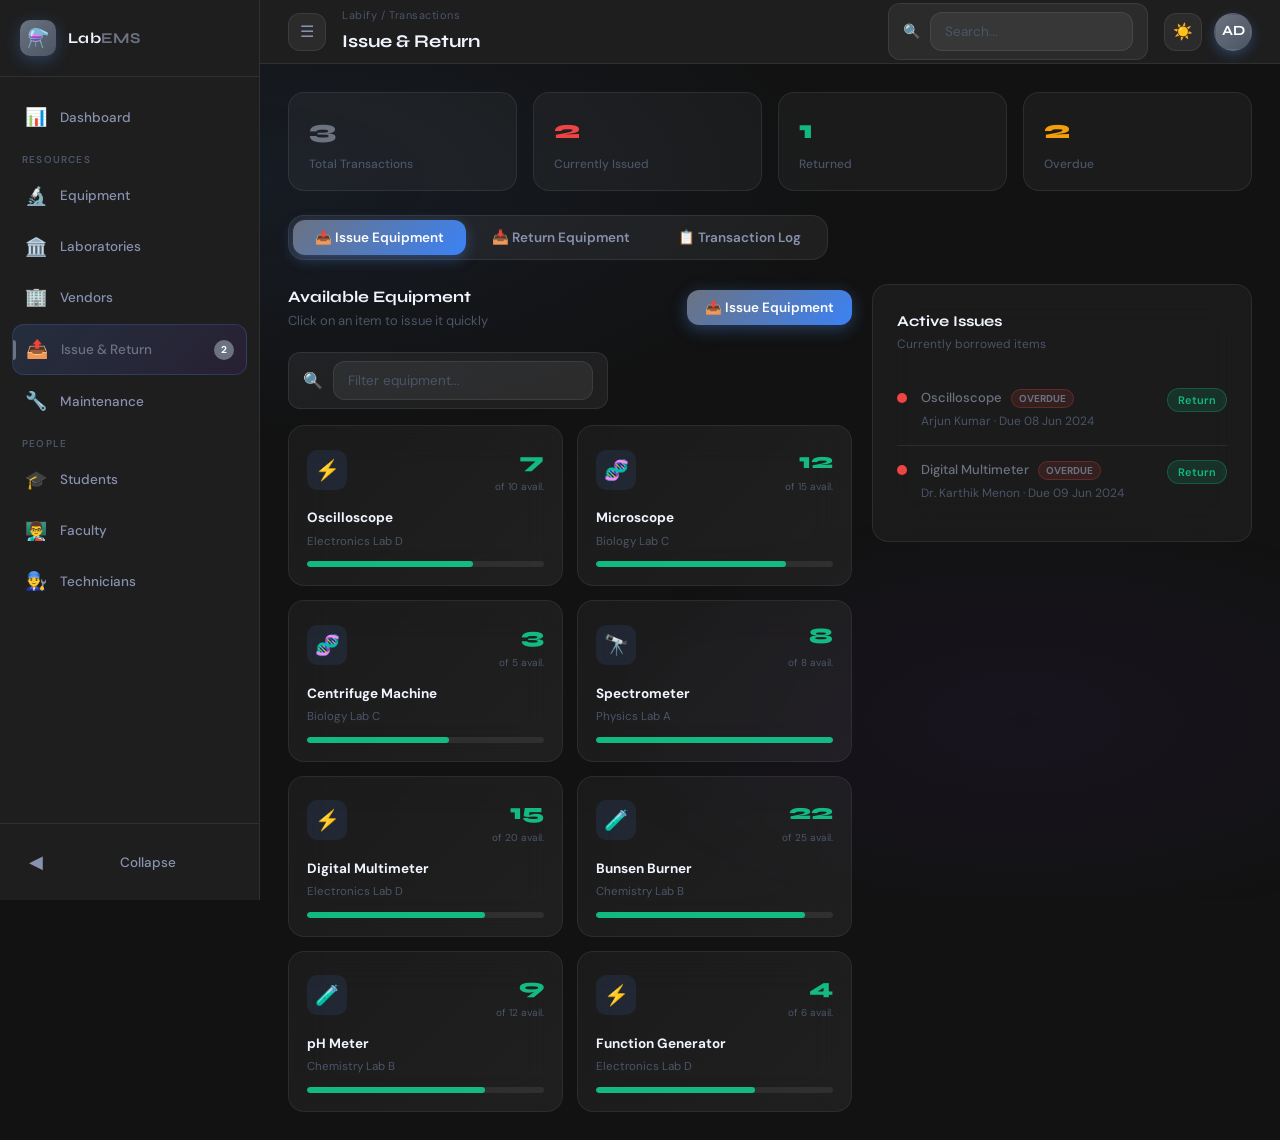
==== commit 98a211bd: "Change breadcrumb title" ====
--- a/issue.html
+++ b/issue.html
@@ -177,7 +177,7 @@
     <header class="navbar">
       <button class="icon-btn" id="mobileMenuBtn">☰</button>
       <div class="page-title-area">
-        <div class="page-breadcrumb" id="pageBreadcrumb">LabEMS</div>
+        <div class="page-breadcrumb" id="pageBreadcrumb">Labify</div>
         <div class="page-heading" id="pageHeading">Issue &amp; Return</div>
       </div>
       <div class="navbar-search">
@@ -372,7 +372,7 @@
 
 /* ─── INIT ──────────────────────────────────────────── */
 document.addEventListener('DOMContentLoaded', () => {
-  initLayout('issue.html', 'Issue & Return', 'LabEMS / Transactions');
+  initLayout('issue.html', 'Issue & Return', 'Labify / Transactions');
   renderMiniStats();
   switchTab('issue');
 });
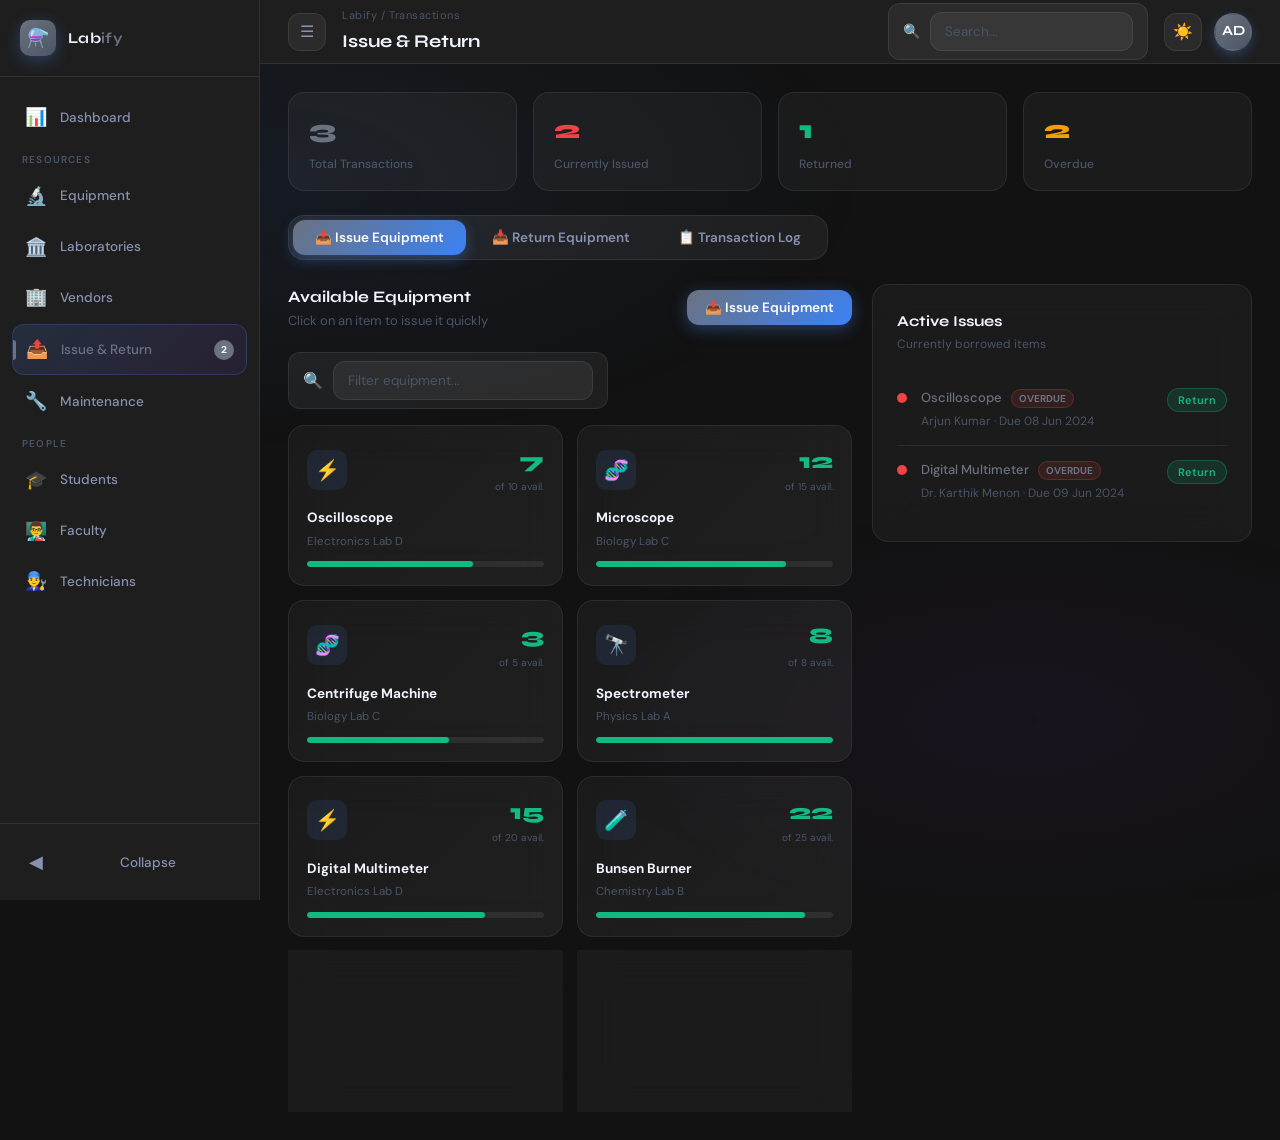
==== commit 043ebacd: "Change logo text" ====
--- a/issue.html
+++ b/issue.html
@@ -161,7 +161,7 @@
   <aside class="sidebar" id="sidebar">
     <div class="sidebar-logo">
       <div class="logo-icon">⚗️</div>
-      <div class="logo-text">Lab<span>EMS</span></div>
+      <div class="logo-text">Lab<span>ify</span></div>
     </div>
     <nav class="sidebar-nav" id="sidebarNav"></nav>
     <div class="sidebar-footer">
